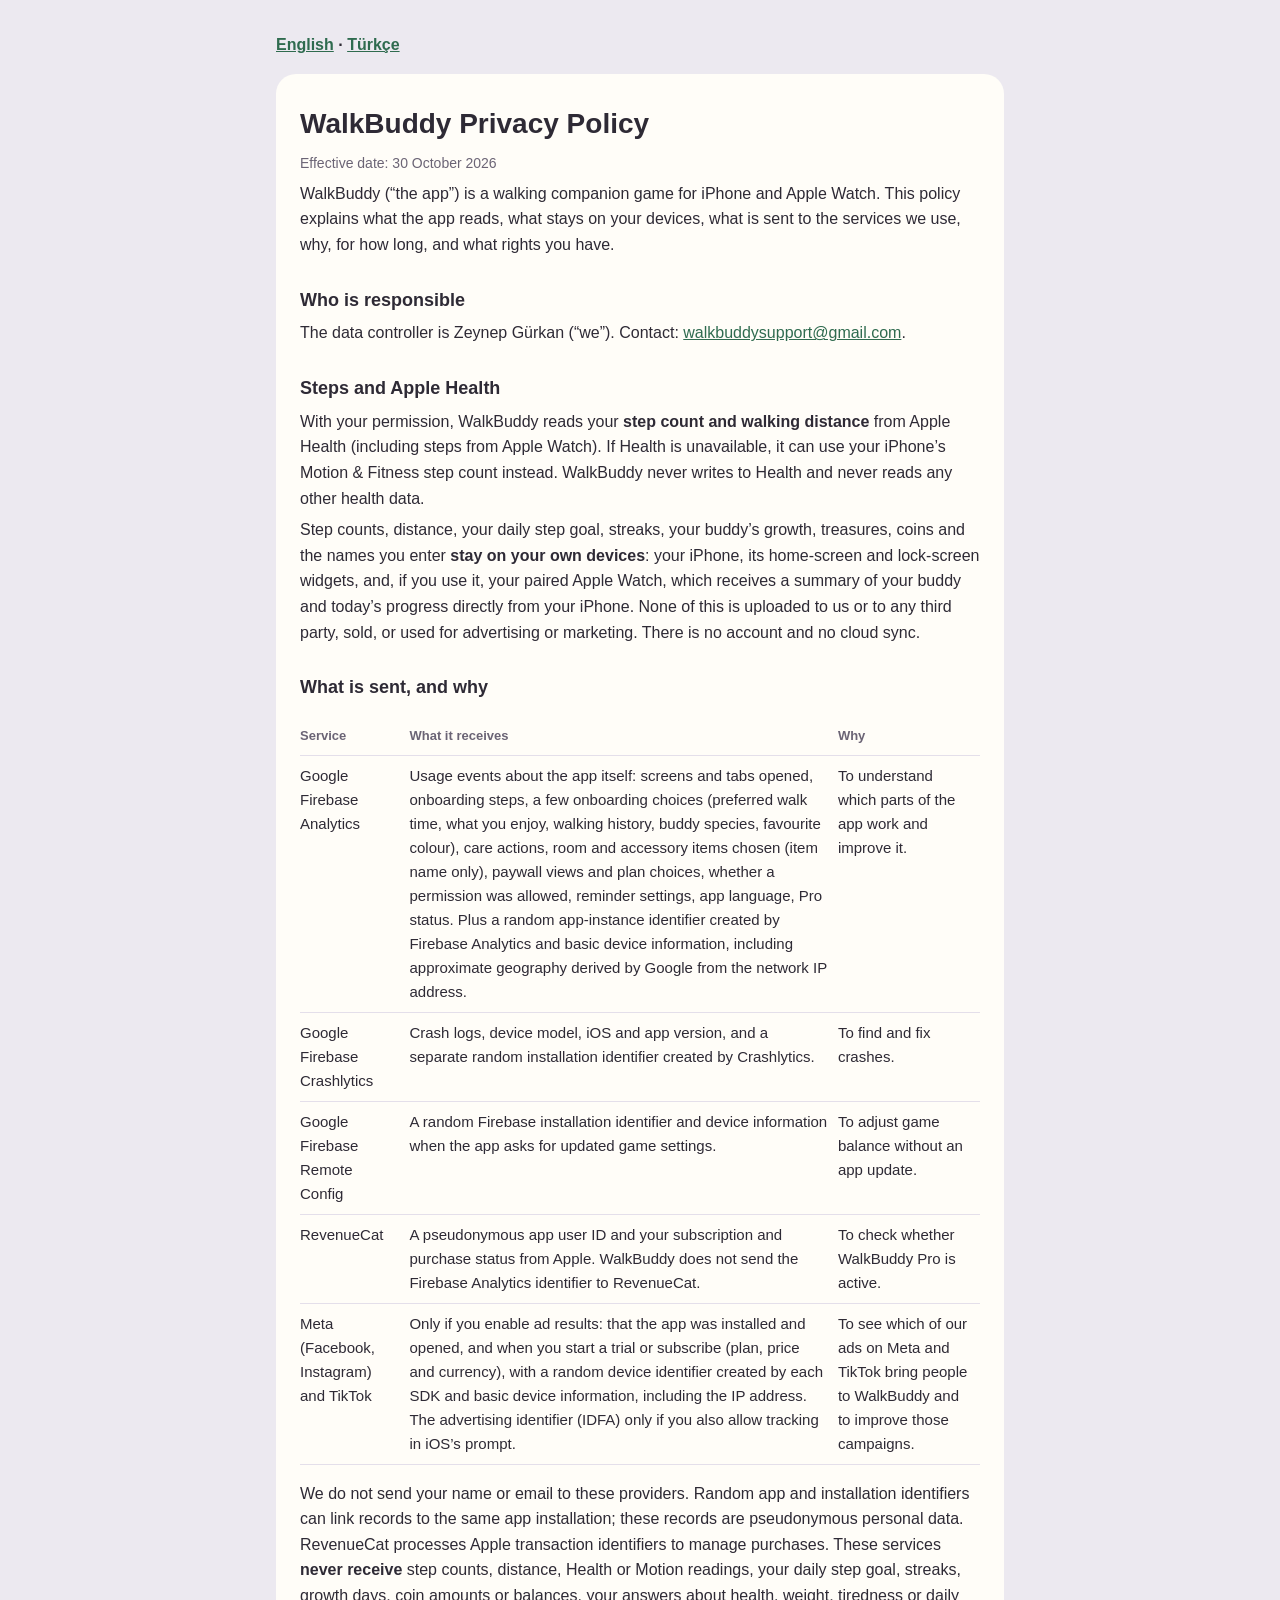
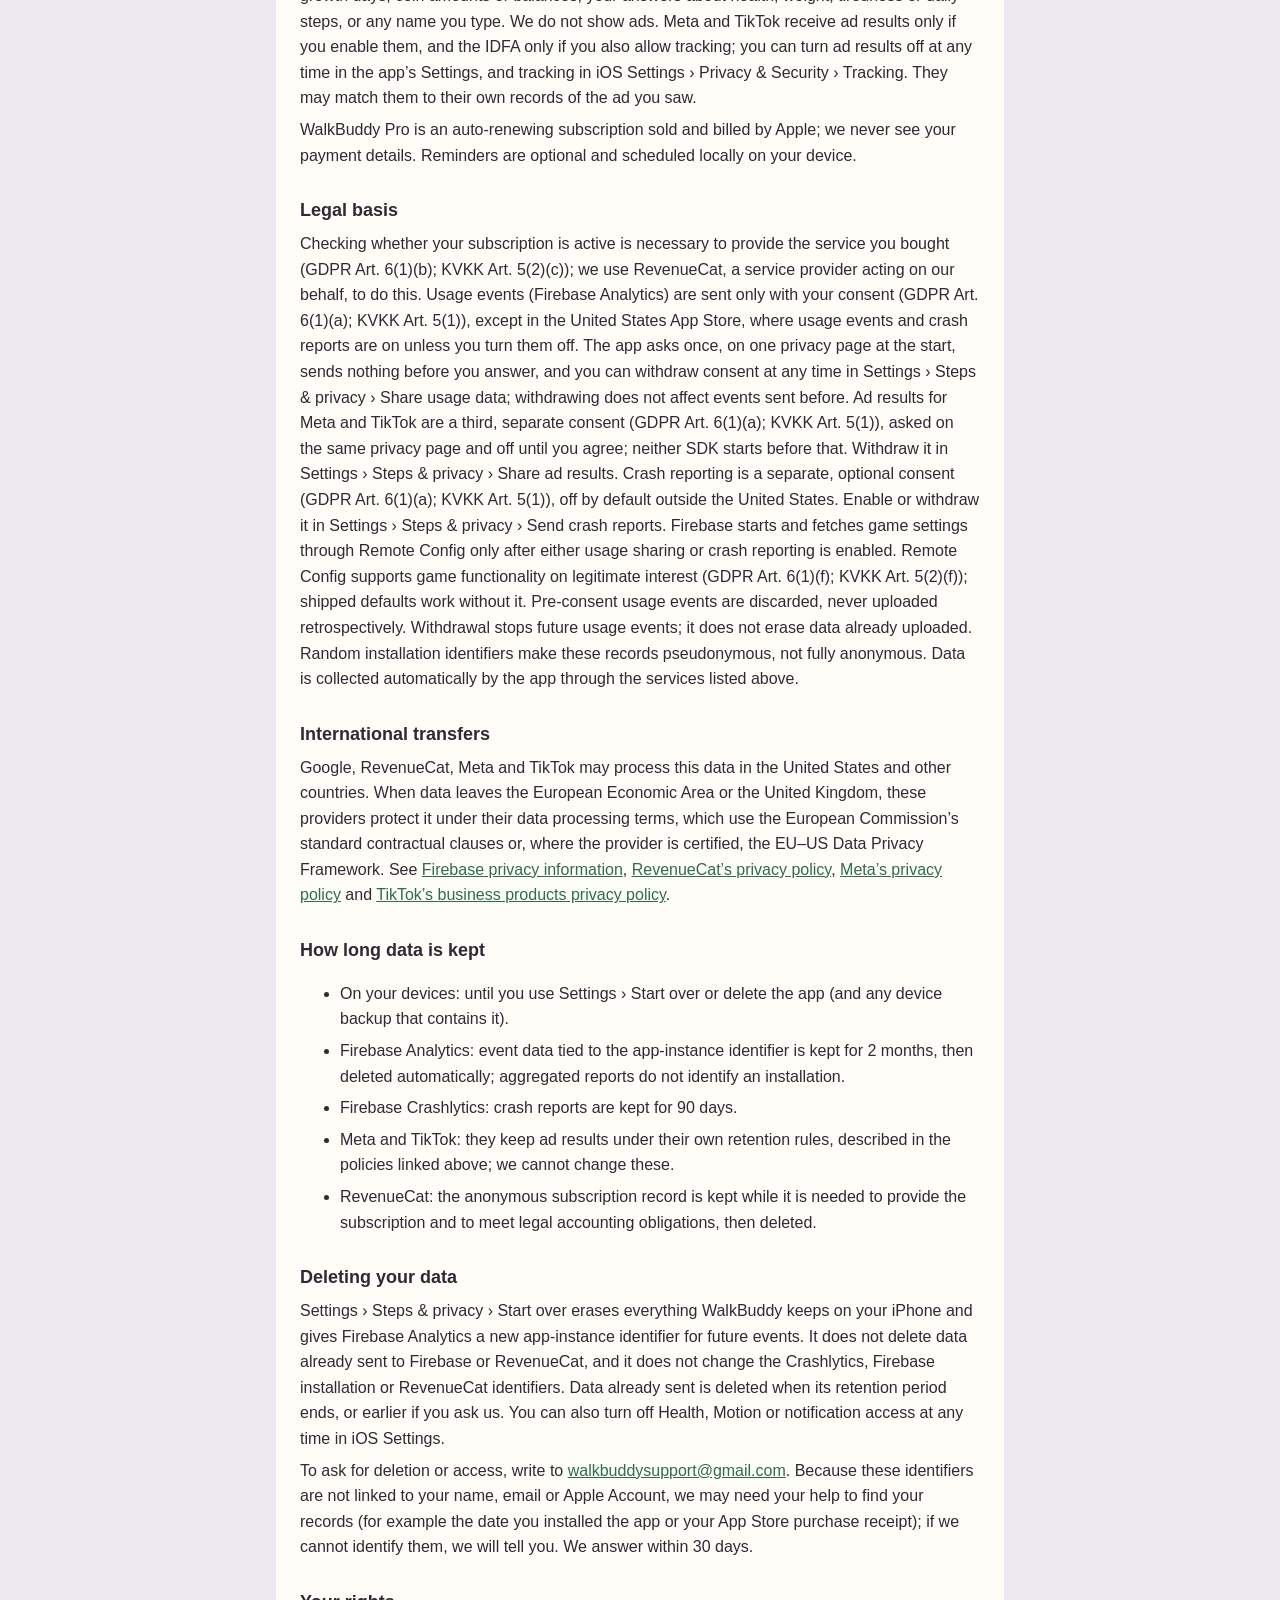
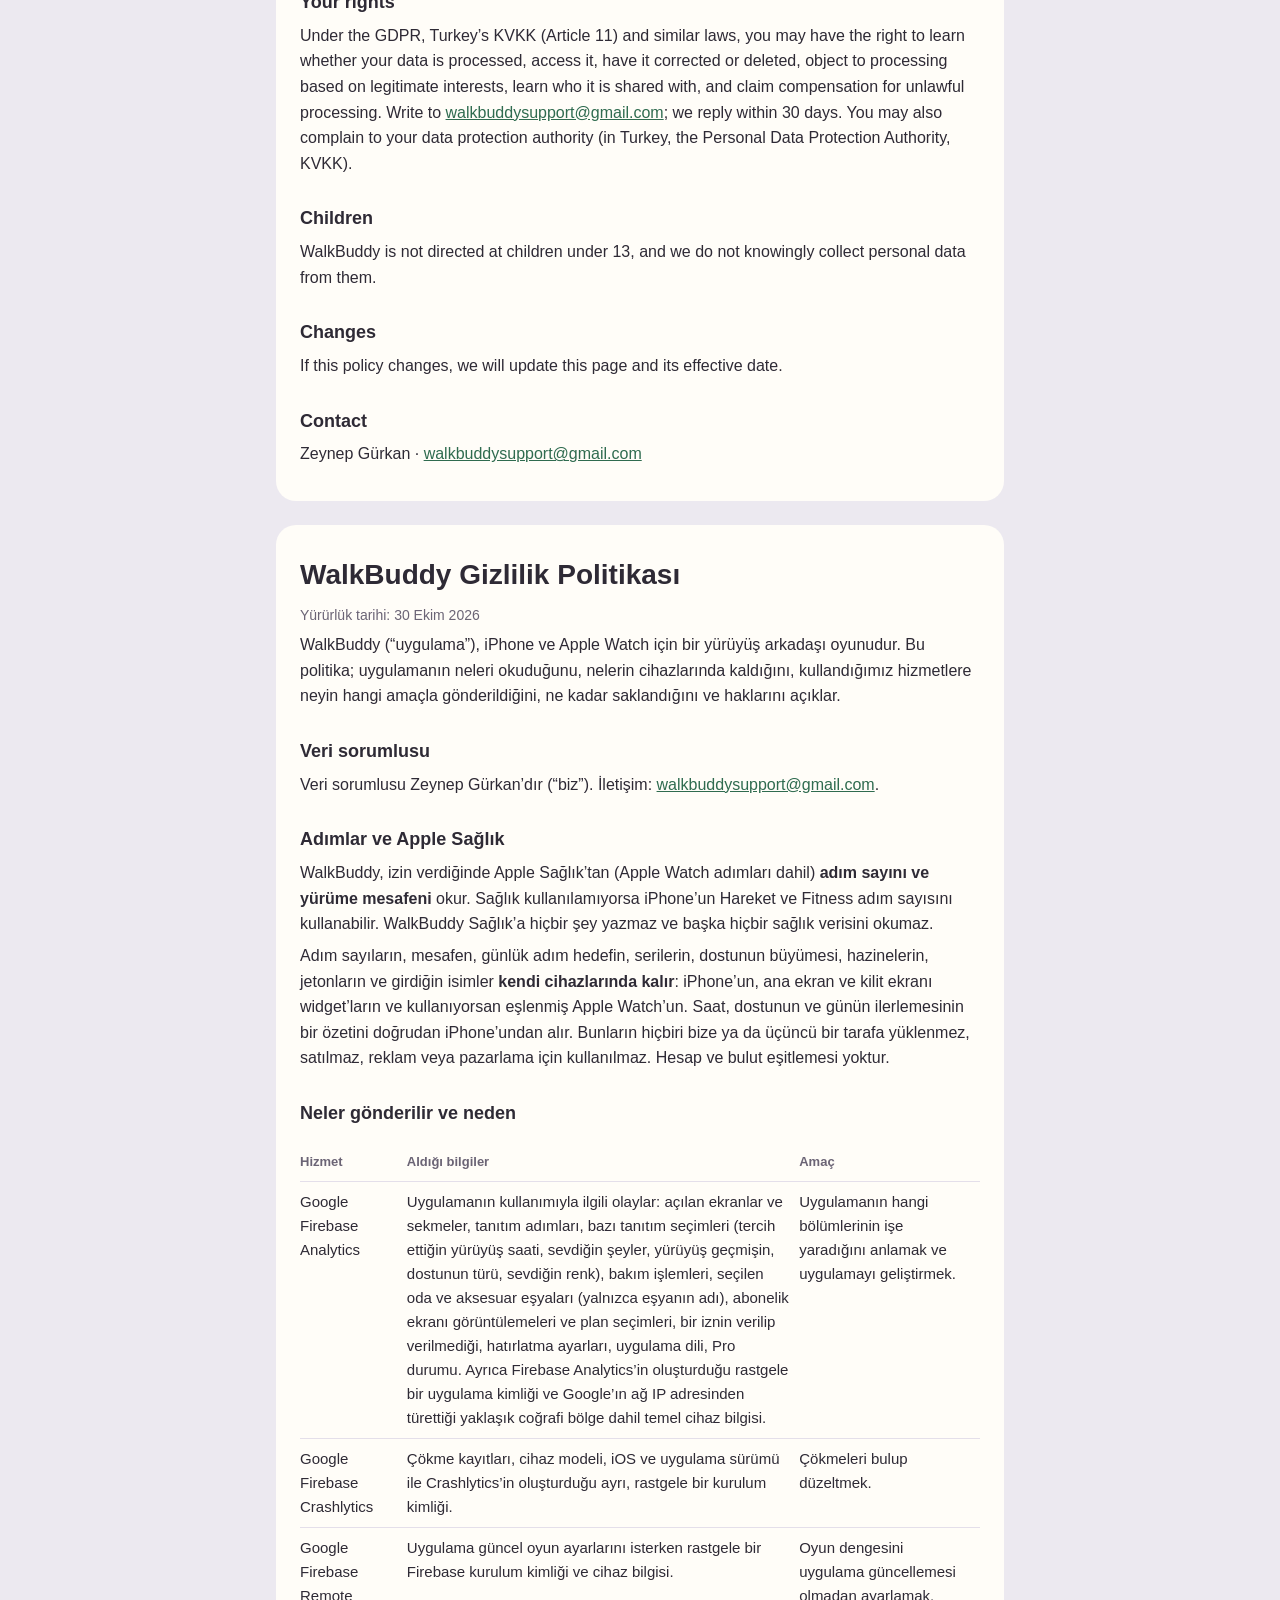
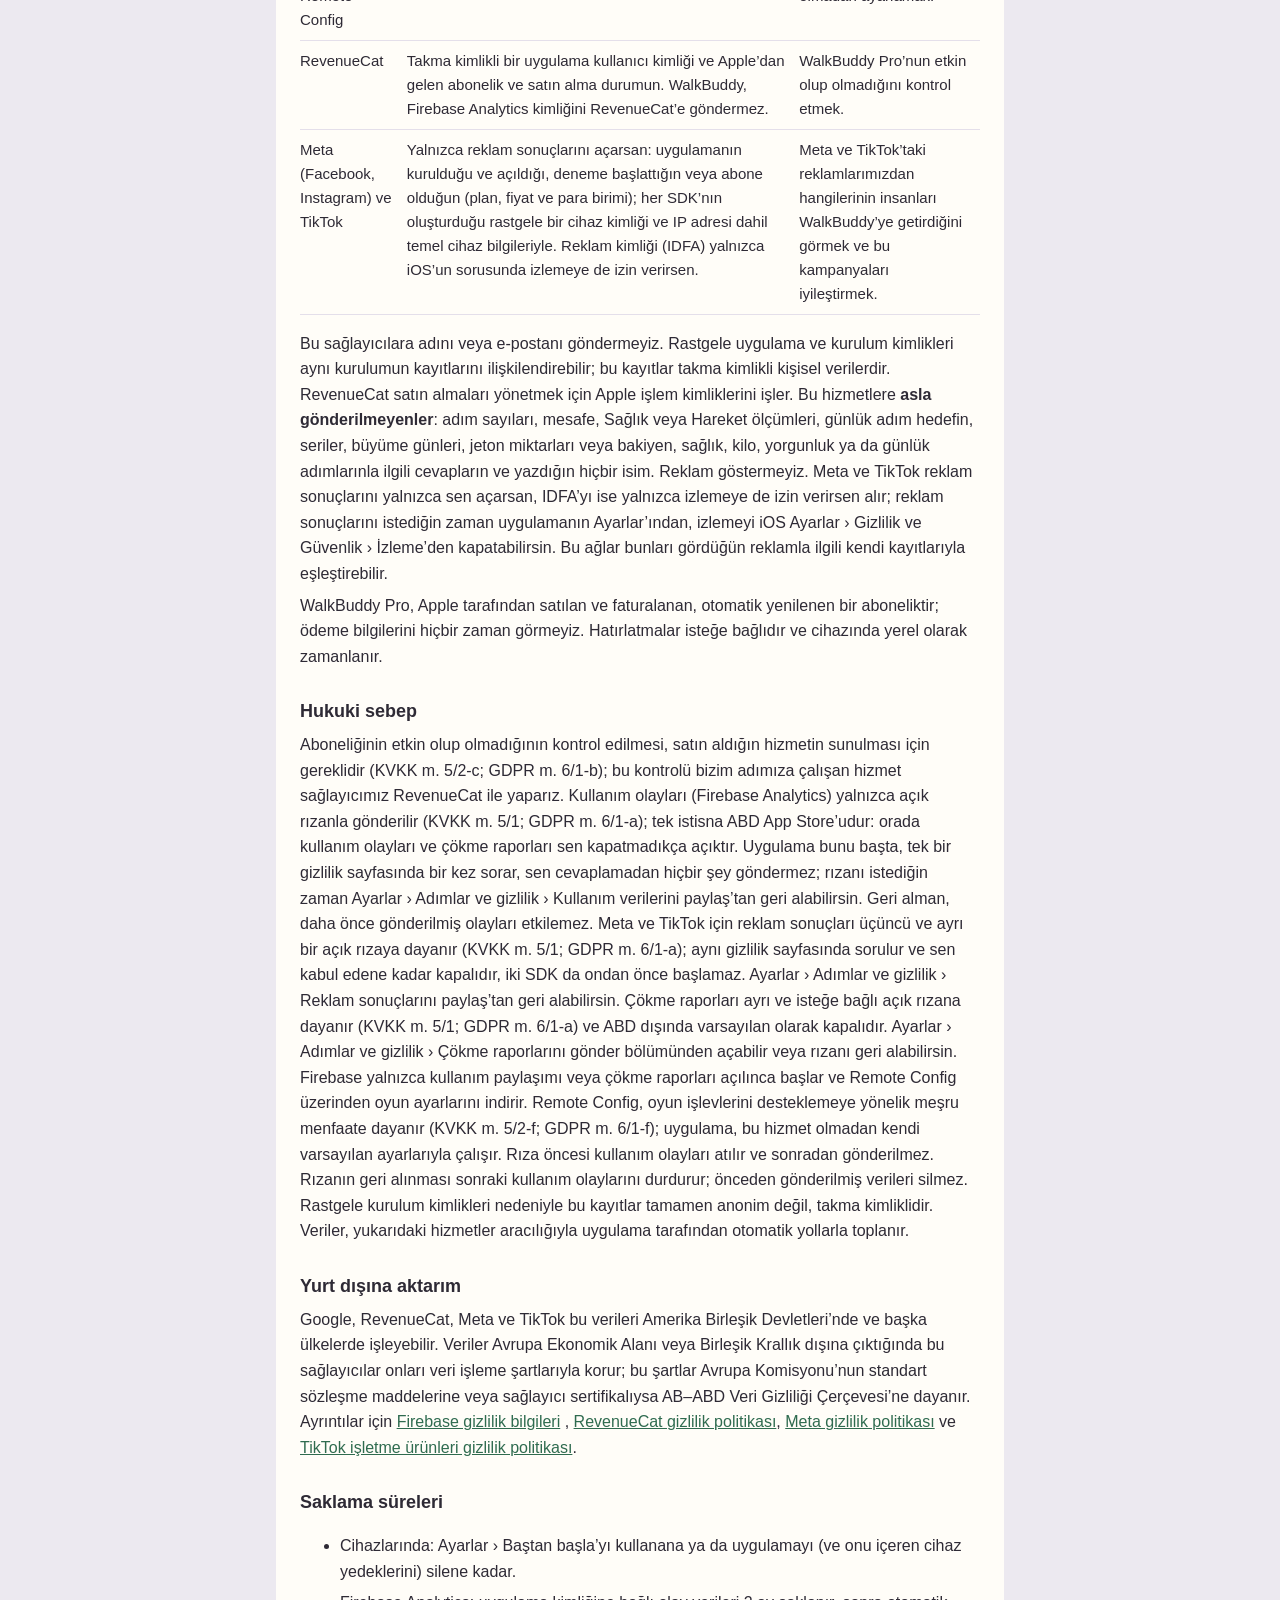
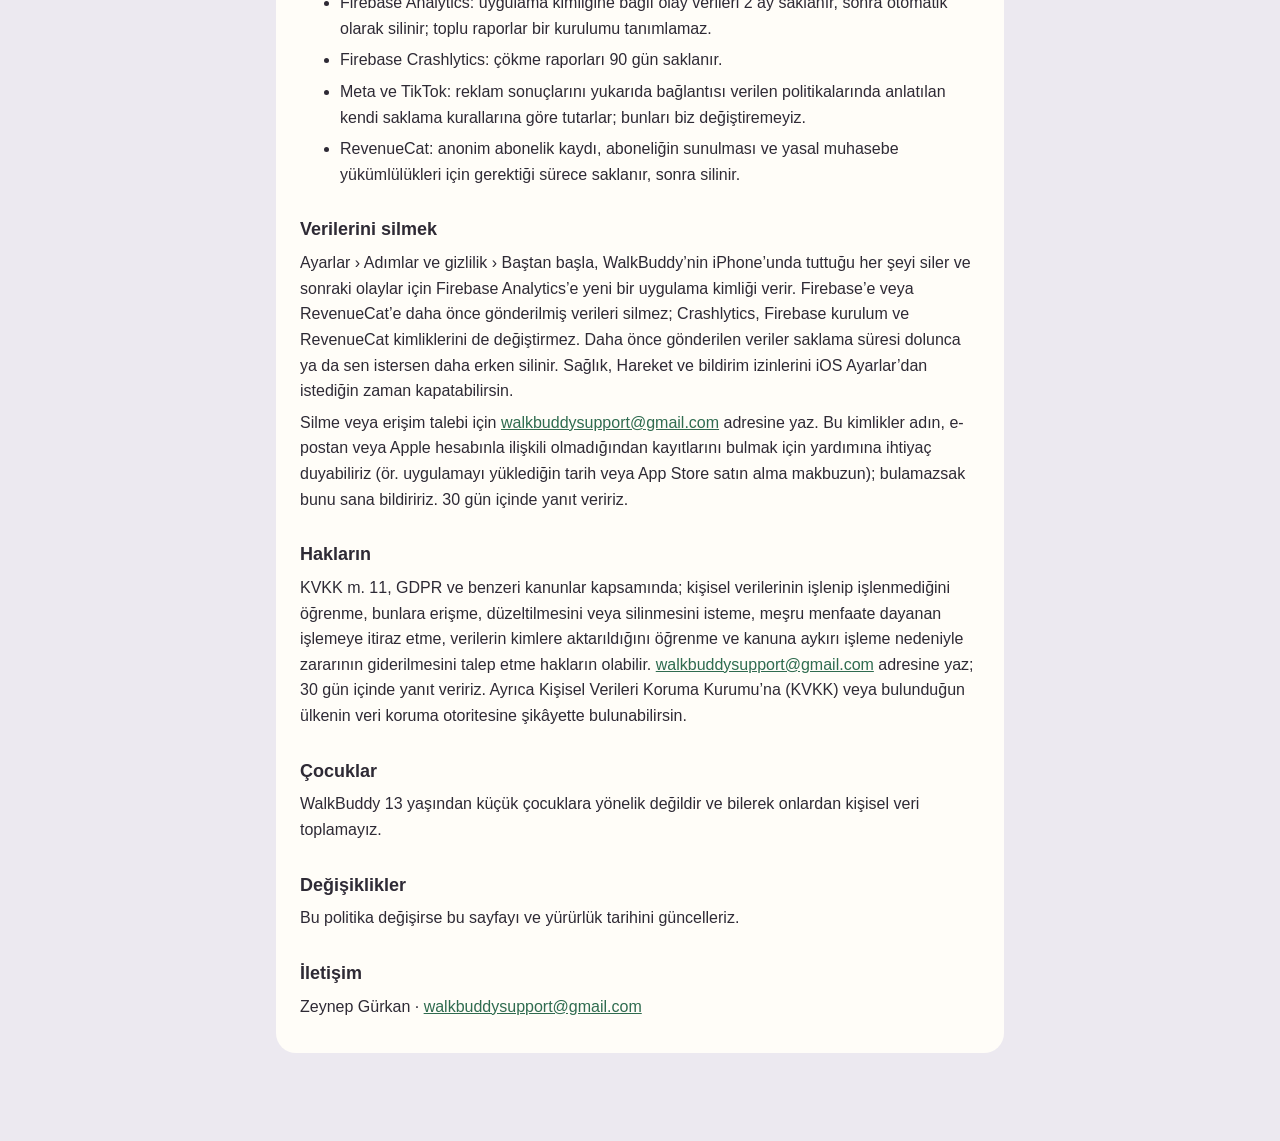
==== privacy/index.html @ b869acb7 "Add files via upload" ====
<!doctype html>
<html lang="en">
<head>
<meta charset="utf-8">
<meta name="viewport" content="width=device-width, initial-scale=1">
<title>WalkBuddy Privacy Policy</title>
<style>
  :root { --bg: #ECE9F0; --card: #FFFDF8; --ink: #2E2A35; --muted: #6B6475; --accent: #2F6B4F; --line: #E4DFEA; }
  @media (prefers-color-scheme: dark) { :root { --bg: #1C1A21; --card: #26232C; --ink: #F2EFF5; --muted: #A9A2B3; --accent: #8FD1AE; --line: #3A3642; } }
  * { box-sizing: border-box; }
  body { margin: 0; background: var(--bg); color: var(--ink); font: 16px/1.6 -apple-system, BlinkMacSystemFont, "Segoe UI", sans-serif; }
  main { max-width: 760px; margin: 0 auto; padding: 32px 16px 64px; }
  article { background: var(--card); border-radius: 20px; padding: 28px 24px; margin-bottom: 24px; }
  h1 { font-size: 28px; margin: 0 0 4px; }
  h2 { font-size: 18px; margin: 28px 0 6px; }
  p, li { margin: 6px 0; }
  .meta { color: var(--muted); font-size: 14px; }
  nav a, a { color: var(--accent); }
  nav { margin-bottom: 16px; font-weight: 600; }
  .table { overflow-x: auto; }
  table { width: 100%; border-collapse: collapse; font-size: 15px; margin: 10px 0; }
  th, td { text-align: left; vertical-align: top; padding: 8px 10px 8px 0; border-bottom: 1px solid var(--line); }
  th { font-size: 13px; color: var(--muted); font-weight: 600; }
</style>
</head>
<body>
<main>
<nav><a href="#en">English</a> · <a href="#tr">Türkçe</a></nav>

<article id="en" lang="en">
<h1>WalkBuddy Privacy Policy</h1>
<p class="meta">Effective date: 30 October 2026</p>

<p>WalkBuddy (“the app”) is a walking companion game for iPhone and Apple Watch. This policy explains what the app reads, what stays on your devices, what is sent to the services we use, why, for how long, and what rights you have.</p>

<h2>Who is responsible</h2>
<p>The data controller is Zeynep Gürkan (“we”). Contact: <a href="mailto:walkbuddysupport@gmail.com">walkbuddysupport@gmail.com</a>.</p>

<h2>Steps and Apple Health</h2>
<p>With your permission, WalkBuddy reads your <strong>step count and walking distance</strong> from Apple Health (including steps from Apple Watch). If Health is unavailable, it can use your iPhone’s Motion &amp; Fitness step count instead. WalkBuddy never writes to Health and never reads any other health data.</p>
<p>Step counts, distance, your daily step goal, streaks, your buddy’s growth, treasures, coins and the names you enter <strong>stay on your own devices</strong>: your iPhone, its home-screen and lock-screen widgets, and, if you use it, your paired Apple Watch, which receives a summary of your buddy and today’s progress directly from your iPhone. None of this is uploaded to us or to any third party, sold, or used for advertising or marketing. There is no account and no cloud sync.</p>

<h2>What is sent, and why</h2>
<div class="table"><table>
<tr><th>Service</th><th>What it receives</th><th>Why</th></tr>
<tr><td>Google Firebase Analytics</td><td>Usage events about the app itself: screens and tabs opened, onboarding steps, a few onboarding choices (preferred walk time, what you enjoy, walking history, buddy species, favourite colour), care actions, room and accessory items chosen (item name only), paywall views and plan choices, whether a permission was allowed, reminder settings, app language, Pro status. Plus a random app-instance identifier created by Firebase Analytics and basic device information, including approximate geography derived by Google from the network IP address.</td><td>To understand which parts of the app work and improve it.</td></tr>
<tr><td>Google Firebase Crashlytics</td><td>Crash logs, device model, iOS and app version, and a separate random installation identifier created by Crashlytics.</td><td>To find and fix crashes.</td></tr>
<tr><td>Google Firebase Remote Config</td><td>A random Firebase installation identifier and device information when the app asks for updated game settings.</td><td>To adjust game balance without an app update.</td></tr>
<tr><td>RevenueCat</td><td>A pseudonymous app user ID and your subscription and purchase status from Apple. WalkBuddy does not send the Firebase Analytics identifier to RevenueCat.</td><td>To check whether WalkBuddy Pro is active.</td></tr>
<tr><td>Meta (Facebook, Instagram) and TikTok</td><td>Only if you enable ad results: that the app was installed and opened, and when you start a trial or subscribe (plan, price and currency), with a random device identifier created by each SDK and basic device information, including the IP address. The advertising identifier (IDFA) only if you also allow tracking in iOS’s prompt.</td><td>To see which of our ads on Meta and TikTok bring people to WalkBuddy and to improve those campaigns.</td></tr>
</table></div>
<p>We do not send your name or email to these providers. Random app and installation identifiers can link records to the same app installation; these records are pseudonymous personal data. RevenueCat processes Apple transaction identifiers to manage purchases. These services <strong>never receive</strong> step counts, distance, Health or Motion readings, your daily step goal, streaks, growth days, coin amounts or balances, your answers about health, weight, tiredness or daily steps, or any name you type. We do not show ads. Meta and TikTok receive ad results only if you enable them, and the IDFA only if you also allow tracking; you can turn ad results off at any time in the app’s Settings, and tracking in iOS Settings › Privacy & Security › Tracking. They may match them to their own records of the ad you saw.</p>
<p>WalkBuddy Pro is an auto-renewing subscription sold and billed by Apple; we never see your payment details. Reminders are optional and scheduled locally on your device.</p>

<h2>Legal basis</h2>
<p>Checking whether your subscription is active is necessary to provide the service you bought (GDPR Art. 6(1)(b); KVKK Art. 5(2)(c)); we use RevenueCat, a service provider acting on our behalf, to do this. Usage events (Firebase Analytics) are sent only with your consent (GDPR Art. 6(1)(a); KVKK Art. 5(1)), except in the United States App Store, where usage events and crash reports are on unless you turn them off. The app asks once, on one privacy page at the start, sends nothing before you answer, and you can withdraw consent at any time in Settings › Steps &amp; privacy › Share usage data; withdrawing does not affect events sent before. Ad results for Meta and TikTok are a third, separate consent (GDPR Art. 6(1)(a); KVKK Art. 5(1)), asked on the same privacy page and off until you agree; neither SDK starts before that. Withdraw it in Settings › Steps &amp; privacy › Share ad results. Crash reporting is a separate, optional consent (GDPR Art. 6(1)(a); KVKK Art. 5(1)), off by default outside the United States. Enable or withdraw it in Settings › Steps &amp; privacy › Send crash reports. Firebase starts and fetches game settings through Remote Config only after either usage sharing or crash reporting is enabled. Remote Config supports game functionality on legitimate interest (GDPR Art. 6(1)(f); KVKK Art. 5(2)(f)); shipped defaults work without it. Pre-consent usage events are discarded, never uploaded retrospectively. Withdrawal stops future usage events; it does not erase data already uploaded. Random installation identifiers make these records pseudonymous, not fully anonymous. Data is collected automatically by the app through the services listed above.</p>

<h2>International transfers</h2>
<p>Google, RevenueCat, Meta and TikTok may process this data in the United States and other countries. When data leaves the European Economic Area or the United Kingdom, these providers protect it under their data processing terms, which use the European Commission’s standard contractual clauses or, where the provider is certified, the EU–US Data Privacy Framework. See <a href="https://firebase.google.com/support/privacy">Firebase privacy information</a>, <a href="https://www.revenuecat.com/privacy">RevenueCat’s privacy policy</a>, <a href="https://www.facebook.com/privacy/policy/">Meta’s privacy policy</a> and <a href="https://www.tiktok.com/legal/page/global/privacy-policy-for-tiktok-business-products/en">TikTok’s business products privacy policy</a>.</p>

<h2>How long data is kept</h2>
<ul>
<li>On your devices: until you use Settings › Start over or delete the app (and any device backup that contains it).</li>
<li>Firebase Analytics: event data tied to the app-instance identifier is kept for 2 months, then deleted automatically; aggregated reports do not identify an installation.</li>
<li>Firebase Crashlytics: crash reports are kept for 90 days.</li>
<li>Meta and TikTok: they keep ad results under their own retention rules, described in the policies linked above; we cannot change these.</li>
<li>RevenueCat: the anonymous subscription record is kept while it is needed to provide the subscription and to meet legal accounting obligations, then deleted.</li>
</ul>

<h2>Deleting your data</h2>
<p>Settings › Steps &amp; privacy › Start over erases everything WalkBuddy keeps on your iPhone and gives Firebase Analytics a new app-instance identifier for future events. It does not delete data already sent to Firebase or RevenueCat, and it does not change the Crashlytics, Firebase installation or RevenueCat identifiers. Data already sent is deleted when its retention period ends, or earlier if you ask us. You can also turn off Health, Motion or notification access at any time in iOS Settings.</p>
<p>To ask for deletion or access, write to <a href="mailto:walkbuddysupport@gmail.com">walkbuddysupport@gmail.com</a>. Because these identifiers are not linked to your name, email or Apple Account, we may need your help to find your records (for example the date you installed the app or your App Store purchase receipt); if we cannot identify them, we will tell you. We answer within 30 days.</p>

<h2>Your rights</h2>
<p>Under the GDPR, Turkey’s KVKK (Article 11) and similar laws, you may have the right to learn whether your data is processed, access it, have it corrected or deleted, object to processing based on legitimate interests, learn who it is shared with, and claim compensation for unlawful processing. Write to <a href="mailto:walkbuddysupport@gmail.com">walkbuddysupport@gmail.com</a>; we reply within 30 days. You may also complain to your data protection authority (in Turkey, the Personal Data Protection Authority, KVKK).</p>

<h2>Children</h2>
<p>WalkBuddy is not directed at children under 13, and we do not knowingly collect personal data from them.</p>

<h2>Changes</h2>
<p>If this policy changes, we will update this page and its effective date.</p>

<h2>Contact</h2>
<p>Zeynep Gürkan · <a href="mailto:walkbuddysupport@gmail.com">walkbuddysupport@gmail.com</a></p>
</article>

<article id="tr" lang="tr">
<h1>WalkBuddy Gizlilik Politikası</h1>
<p class="meta">Yürürlük tarihi: 30 Ekim 2026</p>

<p>WalkBuddy (“uygulama”), iPhone ve Apple Watch için bir yürüyüş arkadaşı oyunudur. Bu politika; uygulamanın neleri okuduğunu, nelerin cihazlarında kaldığını, kullandığımız hizmetlere neyin hangi amaçla gönderildiğini, ne kadar saklandığını ve haklarını açıklar.</p>

<h2>Veri sorumlusu</h2>
<p>Veri sorumlusu Zeynep Gürkan’dır (“biz”). İletişim: <a href="mailto:walkbuddysupport@gmail.com">walkbuddysupport@gmail.com</a>.</p>

<h2>Adımlar ve Apple Sağlık</h2>
<p>WalkBuddy, izin verdiğinde Apple Sağlık’tan (Apple Watch adımları dahil) <strong>adım sayını ve yürüme mesafeni</strong> okur. Sağlık kullanılamıyorsa iPhone’un Hareket ve Fitness adım sayısını kullanabilir. WalkBuddy Sağlık’a hiçbir şey yazmaz ve başka hiçbir sağlık verisini okumaz.</p>
<p>Adım sayıların, mesafen, günlük adım hedefin, serilerin, dostunun büyümesi, hazinelerin, jetonların ve girdiğin isimler <strong>kendi cihazlarında kalır</strong>: iPhone’un, ana ekran ve kilit ekranı widget’ların ve kullanıyorsan eşlenmiş Apple Watch’un. Saat, dostunun ve günün ilerlemesinin bir özetini doğrudan iPhone’undan alır. Bunların hiçbiri bize ya da üçüncü bir tarafa yüklenmez, satılmaz, reklam veya pazarlama için kullanılmaz. Hesap ve bulut eşitlemesi yoktur.</p>

<h2>Neler gönderilir ve neden</h2>
<div class="table"><table>
<tr><th>Hizmet</th><th>Aldığı bilgiler</th><th>Amaç</th></tr>
<tr><td>Google Firebase Analytics</td><td>Uygulamanın kullanımıyla ilgili olaylar: açılan ekranlar ve sekmeler, tanıtım adımları, bazı tanıtım seçimleri (tercih ettiğin yürüyüş saati, sevdiğin şeyler, yürüyüş geçmişin, dostunun türü, sevdiğin renk), bakım işlemleri, seçilen oda ve aksesuar eşyaları (yalnızca eşyanın adı), abonelik ekranı görüntülemeleri ve plan seçimleri, bir iznin verilip verilmediği, hatırlatma ayarları, uygulama dili, Pro durumu. Ayrıca Firebase Analytics’in oluşturduğu rastgele bir uygulama kimliği ve Google’ın ağ IP adresinden türettiği yaklaşık coğrafi bölge dahil temel cihaz bilgisi.</td><td>Uygulamanın hangi bölümlerinin işe yaradığını anlamak ve uygulamayı geliştirmek.</td></tr>
<tr><td>Google Firebase Crashlytics</td><td>Çökme kayıtları, cihaz modeli, iOS ve uygulama sürümü ile Crashlytics’in oluşturduğu ayrı, rastgele bir kurulum kimliği.</td><td>Çökmeleri bulup düzeltmek.</td></tr>
<tr><td>Google Firebase Remote Config</td><td>Uygulama güncel oyun ayarlarını isterken rastgele bir Firebase kurulum kimliği ve cihaz bilgisi.</td><td>Oyun dengesini uygulama güncellemesi olmadan ayarlamak.</td></tr>
<tr><td>RevenueCat</td><td>Takma kimlikli bir uygulama kullanıcı kimliği ve Apple’dan gelen abonelik ve satın alma durumun. WalkBuddy, Firebase Analytics kimliğini RevenueCat’e göndermez.</td><td>WalkBuddy Pro’nun etkin olup olmadığını kontrol etmek.</td></tr>
<tr><td>Meta (Facebook, Instagram) ve TikTok</td><td>Yalnızca reklam sonuçlarını açarsan: uygulamanın kurulduğu ve açıldığı, deneme başlattığın veya abone olduğun (plan, fiyat ve para birimi); her SDK’nın oluşturduğu rastgele bir cihaz kimliği ve IP adresi dahil temel cihaz bilgileriyle. Reklam kimliği (IDFA) yalnızca iOS’un sorusunda izlemeye de izin verirsen.</td><td>Meta ve TikTok’taki reklamlarımızdan hangilerinin insanları WalkBuddy’ye getirdiğini görmek ve bu kampanyaları iyileştirmek.</td></tr>
</table></div>
<p>Bu sağlayıcılara adını veya e-postanı göndermeyiz. Rastgele uygulama ve kurulum kimlikleri aynı kurulumun kayıtlarını ilişkilendirebilir; bu kayıtlar takma kimlikli kişisel verilerdir. RevenueCat satın almaları yönetmek için Apple işlem kimliklerini işler. Bu hizmetlere <strong>asla gönderilmeyenler</strong>: adım sayıları, mesafe, Sağlık veya Hareket ölçümleri, günlük adım hedefin, seriler, büyüme günleri, jeton miktarları veya bakiyen, sağlık, kilo, yorgunluk ya da günlük adımlarınla ilgili cevapların ve yazdığın hiçbir isim. Reklam göstermeyiz. Meta ve TikTok reklam sonuçlarını yalnızca sen açarsan, IDFA’yı ise yalnızca izlemeye de izin verirsen alır; reklam sonuçlarını istediğin zaman uygulamanın Ayarlar’ından, izlemeyi iOS Ayarlar › Gizlilik ve Güvenlik › İzleme’den kapatabilirsin. Bu ağlar bunları gördüğün reklamla ilgili kendi kayıtlarıyla eşleştirebilir.</p>
<p>WalkBuddy Pro, Apple tarafından satılan ve faturalanan, otomatik yenilenen bir aboneliktir; ödeme bilgilerini hiçbir zaman görmeyiz. Hatırlatmalar isteğe bağlıdır ve cihazında yerel olarak zamanlanır.</p>

<h2>Hukuki sebep</h2>
<p>Aboneliğinin etkin olup olmadığının kontrol edilmesi, satın aldığın hizmetin sunulması için gereklidir (KVKK m. 5/2-c; GDPR m. 6/1-b); bu kontrolü bizim adımıza çalışan hizmet sağlayıcımız RevenueCat ile yaparız. Kullanım olayları (Firebase Analytics) yalnızca açık rızanla gönderilir (KVKK m. 5/1; GDPR m. 6/1-a); tek istisna ABD App Store’udur: orada kullanım olayları ve çökme raporları sen kapatmadıkça açıktır. Uygulama bunu başta, tek bir gizlilik sayfasında bir kez sorar, sen cevaplamadan hiçbir şey göndermez; rızanı istediğin zaman Ayarlar › Adımlar ve gizlilik › Kullanım verilerini paylaş’tan geri alabilirsin. Geri alman, daha önce gönderilmiş olayları etkilemez. Meta ve TikTok için reklam sonuçları üçüncü ve ayrı bir açık rızaya dayanır (KVKK m. 5/1; GDPR m. 6/1-a); aynı gizlilik sayfasında sorulur ve sen kabul edene kadar kapalıdır, iki SDK da ondan önce başlamaz. Ayarlar › Adımlar ve gizlilik › Reklam sonuçlarını paylaş’tan geri alabilirsin. Çökme raporları ayrı ve isteğe bağlı açık rızana dayanır (KVKK m. 5/1; GDPR m. 6/1-a) ve ABD dışında varsayılan olarak kapalıdır. Ayarlar › Adımlar ve gizlilik › Çökme raporlarını gönder bölümünden açabilir veya rızanı geri alabilirsin. Firebase yalnızca kullanım paylaşımı veya çökme raporları açılınca başlar ve Remote Config üzerinden oyun ayarlarını indirir. Remote Config, oyun işlevlerini desteklemeye yönelik meşru menfaate dayanır (KVKK m. 5/2-f; GDPR m. 6/1-f); uygulama, bu hizmet olmadan kendi varsayılan ayarlarıyla çalışır. Rıza öncesi kullanım olayları atılır ve sonradan gönderilmez. Rızanın geri alınması sonraki kullanım olaylarını durdurur; önceden gönderilmiş verileri silmez. Rastgele kurulum kimlikleri nedeniyle bu kayıtlar tamamen anonim değil, takma kimliklidir. Veriler, yukarıdaki hizmetler aracılığıyla uygulama tarafından otomatik yollarla toplanır.</p>

<h2>Yurt dışına aktarım</h2>
<p>Google, RevenueCat, Meta ve TikTok bu verileri Amerika Birleşik Devletleri’nde ve başka ülkelerde işleyebilir. Veriler Avrupa Ekonomik Alanı veya Birleşik Krallık dışına çıktığında bu sağlayıcılar onları veri işleme şartlarıyla korur; bu şartlar Avrupa Komisyonu’nun standart sözleşme maddelerine veya sağlayıcı sertifikalıysa AB–ABD Veri Gizliliği Çerçevesi’ne dayanır. Ayrıntılar için <a href="https://firebase.google.com/support/privacy">Firebase gizlilik bilgileri</a> , <a href="https://www.revenuecat.com/privacy">RevenueCat gizlilik politikası</a>, <a href="https://www.facebook.com/privacy/policy/">Meta gizlilik politikası</a> ve <a href="https://www.tiktok.com/legal/page/global/privacy-policy-for-tiktok-business-products/en">TikTok işletme ürünleri gizlilik politikası</a>.</p>

<h2>Saklama süreleri</h2>
<ul>
<li>Cihazlarında: Ayarlar › Baştan başla’yı kullanana ya da uygulamayı (ve onu içeren cihaz yedeklerini) silene kadar.</li>
<li>Firebase Analytics: uygulama kimliğine bağlı olay verileri 2 ay saklanır, sonra otomatik olarak silinir; toplu raporlar bir kurulumu tanımlamaz.</li>
<li>Firebase Crashlytics: çökme raporları 90 gün saklanır.</li>
<li>Meta ve TikTok: reklam sonuçlarını yukarıda bağlantısı verilen politikalarında anlatılan kendi saklama kurallarına göre tutarlar; bunları biz değiştiremeyiz.</li>
<li>RevenueCat: anonim abonelik kaydı, aboneliğin sunulması ve yasal muhasebe yükümlülükleri için gerektiği sürece saklanır, sonra silinir.</li>
</ul>

<h2>Verilerini silmek</h2>
<p>Ayarlar › Adımlar ve gizlilik › Baştan başla, WalkBuddy’nin iPhone’unda tuttuğu her şeyi siler ve sonraki olaylar için Firebase Analytics’e yeni bir uygulama kimliği verir. Firebase’e veya RevenueCat’e daha önce gönderilmiş verileri silmez; Crashlytics, Firebase kurulum ve RevenueCat kimliklerini de değiştirmez. Daha önce gönderilen veriler saklama süresi dolunca ya da sen istersen daha erken silinir. Sağlık, Hareket ve bildirim izinlerini iOS Ayarlar’dan istediğin zaman kapatabilirsin.</p>
<p>Silme veya erişim talebi için <a href="mailto:walkbuddysupport@gmail.com">walkbuddysupport@gmail.com</a> adresine yaz. Bu kimlikler adın, e-postan veya Apple hesabınla ilişkili olmadığından kayıtlarını bulmak için yardımına ihtiyaç duyabiliriz (ör. uygulamayı yüklediğin tarih veya App Store satın alma makbuzun); bulamazsak bunu sana bildiririz. 30 gün içinde yanıt veririz.</p>

<h2>Hakların</h2>
<p>KVKK m. 11, GDPR ve benzeri kanunlar kapsamında; kişisel verilerinin işlenip işlenmediğini öğrenme, bunlara erişme, düzeltilmesini veya silinmesini isteme, meşru menfaate dayanan işlemeye itiraz etme, verilerin kimlere aktarıldığını öğrenme ve kanuna aykırı işleme nedeniyle zararının giderilmesini talep etme hakların olabilir. <a href="mailto:walkbuddysupport@gmail.com">walkbuddysupport@gmail.com</a> adresine yaz; 30 gün içinde yanıt veririz. Ayrıca Kişisel Verileri Koruma Kurumu’na (KVKK) veya bulunduğun ülkenin veri koruma otoritesine şikâyette bulunabilirsin.</p>

<h2>Çocuklar</h2>
<p>WalkBuddy 13 yaşından küçük çocuklara yönelik değildir ve bilerek onlardan kişisel veri toplamayız.</p>

<h2>Değişiklikler</h2>
<p>Bu politika değişirse bu sayfayı ve yürürlük tarihini güncelleriz.</p>

<h2>İletişim</h2>
<p>Zeynep Gürkan · <a href="mailto:walkbuddysupport@gmail.com">walkbuddysupport@gmail.com</a></p>
</article>
</main>
</body>
</html>
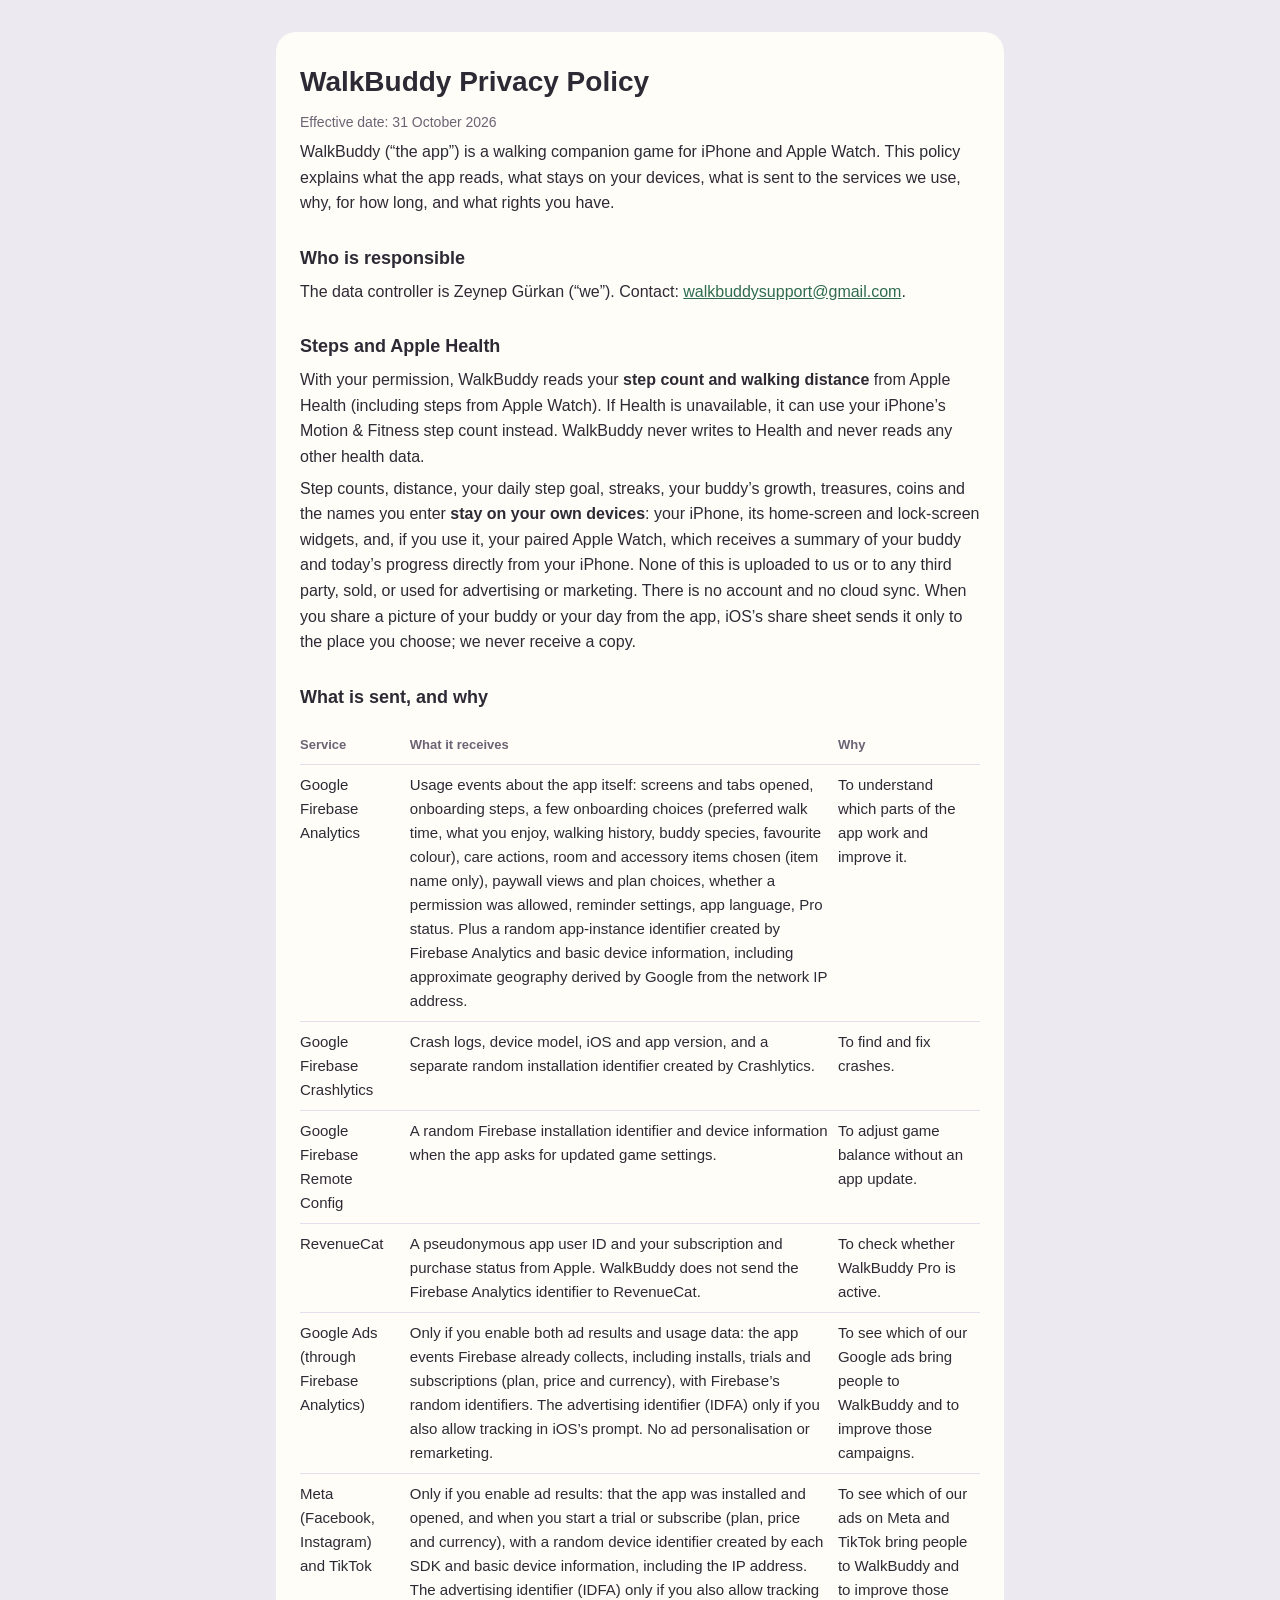
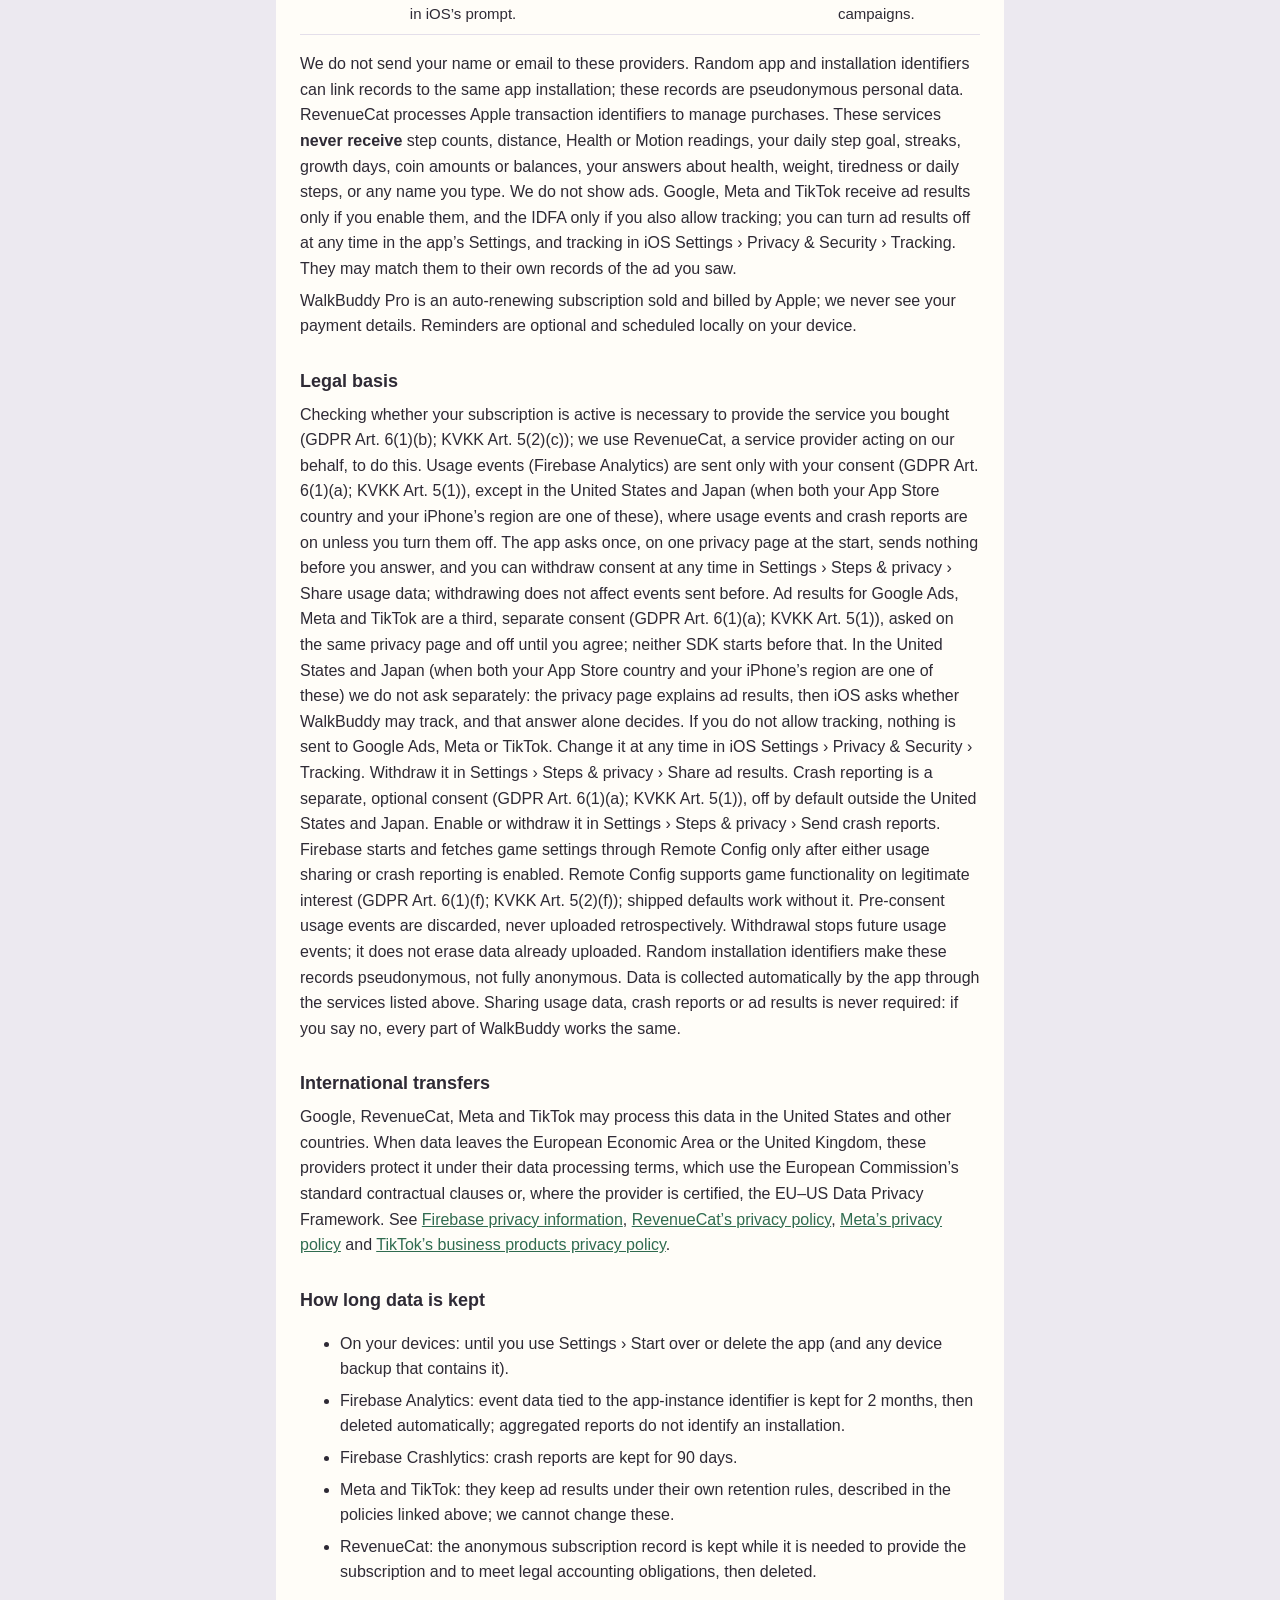
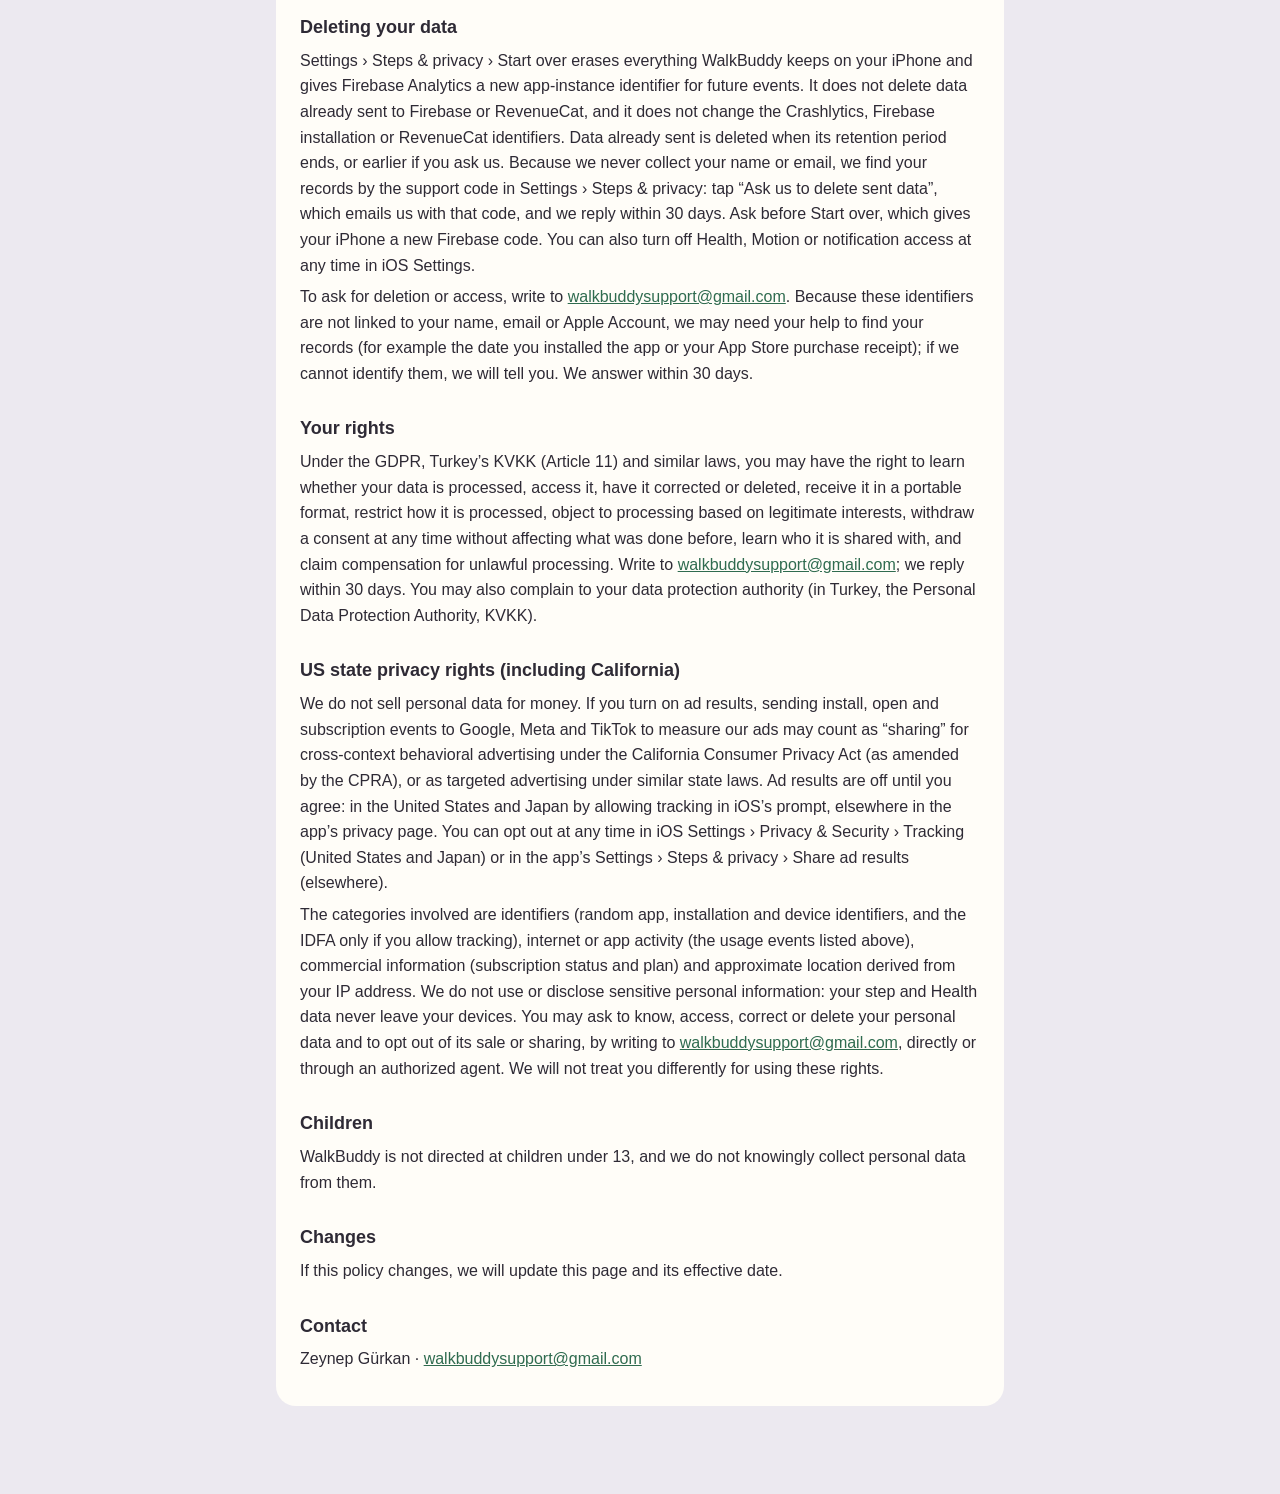
==== commit 932ba5d8: "Add files via upload" ====
--- a/privacy/index.html
+++ b/privacy/index.html
@@ -25,11 +25,9 @@
 </head>
 <body>
 <main>
-<nav><a href="#en">English</a> · <a href="#tr">Türkçe</a></nav>
-
 <article id="en" lang="en">
 <h1>WalkBuddy Privacy Policy</h1>
-<p class="meta">Effective date: 30 October 2026</p>
+<p class="meta">Effective date: 31 October 2026</p>
 
 <p>WalkBuddy (“the app”) is a walking companion game for iPhone and Apple Watch. This policy explains what the app reads, what stays on your devices, what is sent to the services we use, why, for how long, and what rights you have.</p>
 
@@ -38,7 +36,7 @@
 
 <h2>Steps and Apple Health</h2>
 <p>With your permission, WalkBuddy reads your <strong>step count and walking distance</strong> from Apple Health (including steps from Apple Watch). If Health is unavailable, it can use your iPhone’s Motion &amp; Fitness step count instead. WalkBuddy never writes to Health and never reads any other health data.</p>
-<p>Step counts, distance, your daily step goal, streaks, your buddy’s growth, treasures, coins and the names you enter <strong>stay on your own devices</strong>: your iPhone, its home-screen and lock-screen widgets, and, if you use it, your paired Apple Watch, which receives a summary of your buddy and today’s progress directly from your iPhone. None of this is uploaded to us or to any third party, sold, or used for advertising or marketing. There is no account and no cloud sync.</p>
+<p>Step counts, distance, your daily step goal, streaks, your buddy’s growth, treasures, coins and the names you enter <strong>stay on your own devices</strong>: your iPhone, its home-screen and lock-screen widgets, and, if you use it, your paired Apple Watch, which receives a summary of your buddy and today’s progress directly from your iPhone. None of this is uploaded to us or to any third party, sold, or used for advertising or marketing. There is no account and no cloud sync. When you share a picture of your buddy or your day from the app, iOS’s share sheet sends it only to the place you choose; we never receive a copy.</p>
 
 <h2>What is sent, and why</h2>
 <div class="table"><table>
@@ -47,13 +45,14 @@
 <tr><td>Google Firebase Crashlytics</td><td>Crash logs, device model, iOS and app version, and a separate random installation identifier created by Crashlytics.</td><td>To find and fix crashes.</td></tr>
 <tr><td>Google Firebase Remote Config</td><td>A random Firebase installation identifier and device information when the app asks for updated game settings.</td><td>To adjust game balance without an app update.</td></tr>
 <tr><td>RevenueCat</td><td>A pseudonymous app user ID and your subscription and purchase status from Apple. WalkBuddy does not send the Firebase Analytics identifier to RevenueCat.</td><td>To check whether WalkBuddy Pro is active.</td></tr>
+<tr><td>Google Ads (through Firebase Analytics)</td><td>Only if you enable both ad results and usage data: the app events Firebase already collects, including installs, trials and subscriptions (plan, price and currency), with Firebase’s random identifiers. The advertising identifier (IDFA) only if you also allow tracking in iOS’s prompt. No ad personalisation or remarketing.</td><td>To see which of our Google ads bring people to WalkBuddy and to improve those campaigns.</td></tr>
 <tr><td>Meta (Facebook, Instagram) and TikTok</td><td>Only if you enable ad results: that the app was installed and opened, and when you start a trial or subscribe (plan, price and currency), with a random device identifier created by each SDK and basic device information, including the IP address. The advertising identifier (IDFA) only if you also allow tracking in iOS’s prompt.</td><td>To see which of our ads on Meta and TikTok bring people to WalkBuddy and to improve those campaigns.</td></tr>
 </table></div>
-<p>We do not send your name or email to these providers. Random app and installation identifiers can link records to the same app installation; these records are pseudonymous personal data. RevenueCat processes Apple transaction identifiers to manage purchases. These services <strong>never receive</strong> step counts, distance, Health or Motion readings, your daily step goal, streaks, growth days, coin amounts or balances, your answers about health, weight, tiredness or daily steps, or any name you type. We do not show ads. Meta and TikTok receive ad results only if you enable them, and the IDFA only if you also allow tracking; you can turn ad results off at any time in the app’s Settings, and tracking in iOS Settings › Privacy & Security › Tracking. They may match them to their own records of the ad you saw.</p>
+<p>We do not send your name or email to these providers. Random app and installation identifiers can link records to the same app installation; these records are pseudonymous personal data. RevenueCat processes Apple transaction identifiers to manage purchases. These services <strong>never receive</strong> step counts, distance, Health or Motion readings, your daily step goal, streaks, growth days, coin amounts or balances, your answers about health, weight, tiredness or daily steps, or any name you type. We do not show ads. Google, Meta and TikTok receive ad results only if you enable them, and the IDFA only if you also allow tracking; you can turn ad results off at any time in the app’s Settings, and tracking in iOS Settings › Privacy & Security › Tracking. They may match them to their own records of the ad you saw.</p>
 <p>WalkBuddy Pro is an auto-renewing subscription sold and billed by Apple; we never see your payment details. Reminders are optional and scheduled locally on your device.</p>
 
 <h2>Legal basis</h2>
-<p>Checking whether your subscription is active is necessary to provide the service you bought (GDPR Art. 6(1)(b); KVKK Art. 5(2)(c)); we use RevenueCat, a service provider acting on our behalf, to do this. Usage events (Firebase Analytics) are sent only with your consent (GDPR Art. 6(1)(a); KVKK Art. 5(1)), except in the United States App Store, where usage events and crash reports are on unless you turn them off. The app asks once, on one privacy page at the start, sends nothing before you answer, and you can withdraw consent at any time in Settings › Steps &amp; privacy › Share usage data; withdrawing does not affect events sent before. Ad results for Meta and TikTok are a third, separate consent (GDPR Art. 6(1)(a); KVKK Art. 5(1)), asked on the same privacy page and off until you agree; neither SDK starts before that. Withdraw it in Settings › Steps &amp; privacy › Share ad results. Crash reporting is a separate, optional consent (GDPR Art. 6(1)(a); KVKK Art. 5(1)), off by default outside the United States. Enable or withdraw it in Settings › Steps &amp; privacy › Send crash reports. Firebase starts and fetches game settings through Remote Config only after either usage sharing or crash reporting is enabled. Remote Config supports game functionality on legitimate interest (GDPR Art. 6(1)(f); KVKK Art. 5(2)(f)); shipped defaults work without it. Pre-consent usage events are discarded, never uploaded retrospectively. Withdrawal stops future usage events; it does not erase data already uploaded. Random installation identifiers make these records pseudonymous, not fully anonymous. Data is collected automatically by the app through the services listed above.</p>
+<p>Checking whether your subscription is active is necessary to provide the service you bought (GDPR Art. 6(1)(b); KVKK Art. 5(2)(c)); we use RevenueCat, a service provider acting on our behalf, to do this. Usage events (Firebase Analytics) are sent only with your consent (GDPR Art. 6(1)(a); KVKK Art. 5(1)), except in the United States and Japan (when both your App Store country and your iPhone’s region are one of these), where usage events and crash reports are on unless you turn them off. The app asks once, on one privacy page at the start, sends nothing before you answer, and you can withdraw consent at any time in Settings › Steps &amp; privacy › Share usage data; withdrawing does not affect events sent before. Ad results for Google Ads, Meta and TikTok are a third, separate consent (GDPR Art. 6(1)(a); KVKK Art. 5(1)), asked on the same privacy page and off until you agree; neither SDK starts before that. In the United States and Japan (when both your App Store country and your iPhone’s region are one of these) we do not ask separately: the privacy page explains ad results, then iOS asks whether WalkBuddy may track, and that answer alone decides. If you do not allow tracking, nothing is sent to Google Ads, Meta or TikTok. Change it at any time in iOS Settings › Privacy &amp; Security › Tracking. Withdraw it in Settings › Steps &amp; privacy › Share ad results. Crash reporting is a separate, optional consent (GDPR Art. 6(1)(a); KVKK Art. 5(1)), off by default outside the United States and Japan. Enable or withdraw it in Settings › Steps &amp; privacy › Send crash reports. Firebase starts and fetches game settings through Remote Config only after either usage sharing or crash reporting is enabled. Remote Config supports game functionality on legitimate interest (GDPR Art. 6(1)(f); KVKK Art. 5(2)(f)); shipped defaults work without it. Pre-consent usage events are discarded, never uploaded retrospectively. Withdrawal stops future usage events; it does not erase data already uploaded. Random installation identifiers make these records pseudonymous, not fully anonymous. Data is collected automatically by the app through the services listed above. Sharing usage data, crash reports or ad results is never required: if you say no, every part of WalkBuddy works the same.</p>
 
 <h2>International transfers</h2>
 <p>Google, RevenueCat, Meta and TikTok may process this data in the United States and other countries. When data leaves the European Economic Area or the United Kingdom, these providers protect it under their data processing terms, which use the European Commission’s standard contractual clauses or, where the provider is certified, the EU–US Data Privacy Framework. See <a href="https://firebase.google.com/support/privacy">Firebase privacy information</a>, <a href="https://www.revenuecat.com/privacy">RevenueCat’s privacy policy</a>, <a href="https://www.facebook.com/privacy/policy/">Meta’s privacy policy</a> and <a href="https://www.tiktok.com/legal/page/global/privacy-policy-for-tiktok-business-products/en">TikTok’s business products privacy policy</a>.</p>
@@ -68,11 +67,15 @@
 </ul>
 
 <h2>Deleting your data</h2>
-<p>Settings › Steps &amp; privacy › Start over erases everything WalkBuddy keeps on your iPhone and gives Firebase Analytics a new app-instance identifier for future events. It does not delete data already sent to Firebase or RevenueCat, and it does not change the Crashlytics, Firebase installation or RevenueCat identifiers. Data already sent is deleted when its retention period ends, or earlier if you ask us. You can also turn off Health, Motion or notification access at any time in iOS Settings.</p>
+<p>Settings › Steps &amp; privacy › Start over erases everything WalkBuddy keeps on your iPhone and gives Firebase Analytics a new app-instance identifier for future events. It does not delete data already sent to Firebase or RevenueCat, and it does not change the Crashlytics, Firebase installation or RevenueCat identifiers. Data already sent is deleted when its retention period ends, or earlier if you ask us. Because we never collect your name or email, we find your records by the support code in Settings › Steps &amp; privacy: tap “Ask us to delete sent data”, which emails us with that code, and we reply within 30 days. Ask before Start over, which gives your iPhone a new Firebase code. You can also turn off Health, Motion or notification access at any time in iOS Settings.</p>
 <p>To ask for deletion or access, write to <a href="mailto:walkbuddysupport@gmail.com">walkbuddysupport@gmail.com</a>. Because these identifiers are not linked to your name, email or Apple Account, we may need your help to find your records (for example the date you installed the app or your App Store purchase receipt); if we cannot identify them, we will tell you. We answer within 30 days.</p>
 
 <h2>Your rights</h2>
-<p>Under the GDPR, Turkey’s KVKK (Article 11) and similar laws, you may have the right to learn whether your data is processed, access it, have it corrected or deleted, object to processing based on legitimate interests, learn who it is shared with, and claim compensation for unlawful processing. Write to <a href="mailto:walkbuddysupport@gmail.com">walkbuddysupport@gmail.com</a>; we reply within 30 days. You may also complain to your data protection authority (in Turkey, the Personal Data Protection Authority, KVKK).</p>
+<p>Under the GDPR, Turkey’s KVKK (Article 11) and similar laws, you may have the right to learn whether your data is processed, access it, have it corrected or deleted, receive it in a portable format, restrict how it is processed, object to processing based on legitimate interests, withdraw a consent at any time without affecting what was done before, learn who it is shared with, and claim compensation for unlawful processing. Write to <a href="mailto:walkbuddysupport@gmail.com">walkbuddysupport@gmail.com</a>; we reply within 30 days. You may also complain to your data protection authority (in Turkey, the Personal Data Protection Authority, KVKK).</p>
+
+<h2>US state privacy rights (including California)</h2>
+<p>We do not sell personal data for money. If you turn on ad results, sending install, open and subscription events to Google, Meta and TikTok to measure our ads may count as “sharing” for cross-context behavioral advertising under the California Consumer Privacy Act (as amended by the CPRA), or as targeted advertising under similar state laws. Ad results are off until you agree: in the United States and Japan by allowing tracking in iOS’s prompt, elsewhere in the app’s privacy page. You can opt out at any time in iOS Settings › Privacy & Security › Tracking (United States and Japan) or in the app’s Settings › Steps & privacy › Share ad results (elsewhere).</p>
+<p>The categories involved are identifiers (random app, installation and device identifiers, and the IDFA only if you allow tracking), internet or app activity (the usage events listed above), commercial information (subscription status and plan) and approximate location derived from your IP address. We do not use or disclose sensitive personal information: your step and Health data never leave your devices. You may ask to know, access, correct or delete your personal data and to opt out of its sale or sharing, by writing to <a href="mailto:walkbuddysupport@gmail.com">walkbuddysupport@gmail.com</a>, directly or through an authorized agent. We will not treat you differently for using these rights.</p>
 
 <h2>Children</h2>
 <p>WalkBuddy is not directed at children under 13, and we do not knowingly collect personal data from them.</p>
@@ -83,63 +86,6 @@
 <h2>Contact</h2>
 <p>Zeynep Gürkan · <a href="mailto:walkbuddysupport@gmail.com">walkbuddysupport@gmail.com</a></p>
 </article>
-
-<article id="tr" lang="tr">
-<h1>WalkBuddy Gizlilik Politikası</h1>
-<p class="meta">Yürürlük tarihi: 30 Ekim 2026</p>
-
-<p>WalkBuddy (“uygulama”), iPhone ve Apple Watch için bir yürüyüş arkadaşı oyunudur. Bu politika; uygulamanın neleri okuduğunu, nelerin cihazlarında kaldığını, kullandığımız hizmetlere neyin hangi amaçla gönderildiğini, ne kadar saklandığını ve haklarını açıklar.</p>
-
-<h2>Veri sorumlusu</h2>
-<p>Veri sorumlusu Zeynep Gürkan’dır (“biz”). İletişim: <a href="mailto:walkbuddysupport@gmail.com">walkbuddysupport@gmail.com</a>.</p>
-
-<h2>Adımlar ve Apple Sağlık</h2>
-<p>WalkBuddy, izin verdiğinde Apple Sağlık’tan (Apple Watch adımları dahil) <strong>adım sayını ve yürüme mesafeni</strong> okur. Sağlık kullanılamıyorsa iPhone’un Hareket ve Fitness adım sayısını kullanabilir. WalkBuddy Sağlık’a hiçbir şey yazmaz ve başka hiçbir sağlık verisini okumaz.</p>
-<p>Adım sayıların, mesafen, günlük adım hedefin, serilerin, dostunun büyümesi, hazinelerin, jetonların ve girdiğin isimler <strong>kendi cihazlarında kalır</strong>: iPhone’un, ana ekran ve kilit ekranı widget’ların ve kullanıyorsan eşlenmiş Apple Watch’un. Saat, dostunun ve günün ilerlemesinin bir özetini doğrudan iPhone’undan alır. Bunların hiçbiri bize ya da üçüncü bir tarafa yüklenmez, satılmaz, reklam veya pazarlama için kullanılmaz. Hesap ve bulut eşitlemesi yoktur.</p>
-
-<h2>Neler gönderilir ve neden</h2>
-<div class="table"><table>
-<tr><th>Hizmet</th><th>Aldığı bilgiler</th><th>Amaç</th></tr>
-<tr><td>Google Firebase Analytics</td><td>Uygulamanın kullanımıyla ilgili olaylar: açılan ekranlar ve sekmeler, tanıtım adımları, bazı tanıtım seçimleri (tercih ettiğin yürüyüş saati, sevdiğin şeyler, yürüyüş geçmişin, dostunun türü, sevdiğin renk), bakım işlemleri, seçilen oda ve aksesuar eşyaları (yalnızca eşyanın adı), abonelik ekranı görüntülemeleri ve plan seçimleri, bir iznin verilip verilmediği, hatırlatma ayarları, uygulama dili, Pro durumu. Ayrıca Firebase Analytics’in oluşturduğu rastgele bir uygulama kimliği ve Google’ın ağ IP adresinden türettiği yaklaşık coğrafi bölge dahil temel cihaz bilgisi.</td><td>Uygulamanın hangi bölümlerinin işe yaradığını anlamak ve uygulamayı geliştirmek.</td></tr>
-<tr><td>Google Firebase Crashlytics</td><td>Çökme kayıtları, cihaz modeli, iOS ve uygulama sürümü ile Crashlytics’in oluşturduğu ayrı, rastgele bir kurulum kimliği.</td><td>Çökmeleri bulup düzeltmek.</td></tr>
-<tr><td>Google Firebase Remote Config</td><td>Uygulama güncel oyun ayarlarını isterken rastgele bir Firebase kurulum kimliği ve cihaz bilgisi.</td><td>Oyun dengesini uygulama güncellemesi olmadan ayarlamak.</td></tr>
-<tr><td>RevenueCat</td><td>Takma kimlikli bir uygulama kullanıcı kimliği ve Apple’dan gelen abonelik ve satın alma durumun. WalkBuddy, Firebase Analytics kimliğini RevenueCat’e göndermez.</td><td>WalkBuddy Pro’nun etkin olup olmadığını kontrol etmek.</td></tr>
-<tr><td>Meta (Facebook, Instagram) ve TikTok</td><td>Yalnızca reklam sonuçlarını açarsan: uygulamanın kurulduğu ve açıldığı, deneme başlattığın veya abone olduğun (plan, fiyat ve para birimi); her SDK’nın oluşturduğu rastgele bir cihaz kimliği ve IP adresi dahil temel cihaz bilgileriyle. Reklam kimliği (IDFA) yalnızca iOS’un sorusunda izlemeye de izin verirsen.</td><td>Meta ve TikTok’taki reklamlarımızdan hangilerinin insanları WalkBuddy’ye getirdiğini görmek ve bu kampanyaları iyileştirmek.</td></tr>
-</table></div>
-<p>Bu sağlayıcılara adını veya e-postanı göndermeyiz. Rastgele uygulama ve kurulum kimlikleri aynı kurulumun kayıtlarını ilişkilendirebilir; bu kayıtlar takma kimlikli kişisel verilerdir. RevenueCat satın almaları yönetmek için Apple işlem kimliklerini işler. Bu hizmetlere <strong>asla gönderilmeyenler</strong>: adım sayıları, mesafe, Sağlık veya Hareket ölçümleri, günlük adım hedefin, seriler, büyüme günleri, jeton miktarları veya bakiyen, sağlık, kilo, yorgunluk ya da günlük adımlarınla ilgili cevapların ve yazdığın hiçbir isim. Reklam göstermeyiz. Meta ve TikTok reklam sonuçlarını yalnızca sen açarsan, IDFA’yı ise yalnızca izlemeye de izin verirsen alır; reklam sonuçlarını istediğin zaman uygulamanın Ayarlar’ından, izlemeyi iOS Ayarlar › Gizlilik ve Güvenlik › İzleme’den kapatabilirsin. Bu ağlar bunları gördüğün reklamla ilgili kendi kayıtlarıyla eşleştirebilir.</p>
-<p>WalkBuddy Pro, Apple tarafından satılan ve faturalanan, otomatik yenilenen bir aboneliktir; ödeme bilgilerini hiçbir zaman görmeyiz. Hatırlatmalar isteğe bağlıdır ve cihazında yerel olarak zamanlanır.</p>
-
-<h2>Hukuki sebep</h2>
-<p>Aboneliğinin etkin olup olmadığının kontrol edilmesi, satın aldığın hizmetin sunulması için gereklidir (KVKK m. 5/2-c; GDPR m. 6/1-b); bu kontrolü bizim adımıza çalışan hizmet sağlayıcımız RevenueCat ile yaparız. Kullanım olayları (Firebase Analytics) yalnızca açık rızanla gönderilir (KVKK m. 5/1; GDPR m. 6/1-a); tek istisna ABD App Store’udur: orada kullanım olayları ve çökme raporları sen kapatmadıkça açıktır. Uygulama bunu başta, tek bir gizlilik sayfasında bir kez sorar, sen cevaplamadan hiçbir şey göndermez; rızanı istediğin zaman Ayarlar › Adımlar ve gizlilik › Kullanım verilerini paylaş’tan geri alabilirsin. Geri alman, daha önce gönderilmiş olayları etkilemez. Meta ve TikTok için reklam sonuçları üçüncü ve ayrı bir açık rızaya dayanır (KVKK m. 5/1; GDPR m. 6/1-a); aynı gizlilik sayfasında sorulur ve sen kabul edene kadar kapalıdır, iki SDK da ondan önce başlamaz. Ayarlar › Adımlar ve gizlilik › Reklam sonuçlarını paylaş’tan geri alabilirsin. Çökme raporları ayrı ve isteğe bağlı açık rızana dayanır (KVKK m. 5/1; GDPR m. 6/1-a) ve ABD dışında varsayılan olarak kapalıdır. Ayarlar › Adımlar ve gizlilik › Çökme raporlarını gönder bölümünden açabilir veya rızanı geri alabilirsin. Firebase yalnızca kullanım paylaşımı veya çökme raporları açılınca başlar ve Remote Config üzerinden oyun ayarlarını indirir. Remote Config, oyun işlevlerini desteklemeye yönelik meşru menfaate dayanır (KVKK m. 5/2-f; GDPR m. 6/1-f); uygulama, bu hizmet olmadan kendi varsayılan ayarlarıyla çalışır. Rıza öncesi kullanım olayları atılır ve sonradan gönderilmez. Rızanın geri alınması sonraki kullanım olaylarını durdurur; önceden gönderilmiş verileri silmez. Rastgele kurulum kimlikleri nedeniyle bu kayıtlar tamamen anonim değil, takma kimliklidir. Veriler, yukarıdaki hizmetler aracılığıyla uygulama tarafından otomatik yollarla toplanır.</p>
-
-<h2>Yurt dışına aktarım</h2>
-<p>Google, RevenueCat, Meta ve TikTok bu verileri Amerika Birleşik Devletleri’nde ve başka ülkelerde işleyebilir. Veriler Avrupa Ekonomik Alanı veya Birleşik Krallık dışına çıktığında bu sağlayıcılar onları veri işleme şartlarıyla korur; bu şartlar Avrupa Komisyonu’nun standart sözleşme maddelerine veya sağlayıcı sertifikalıysa AB–ABD Veri Gizliliği Çerçevesi’ne dayanır. Ayrıntılar için <a href="https://firebase.google.com/support/privacy">Firebase gizlilik bilgileri</a> , <a href="https://www.revenuecat.com/privacy">RevenueCat gizlilik politikası</a>, <a href="https://www.facebook.com/privacy/policy/">Meta gizlilik politikası</a> ve <a href="https://www.tiktok.com/legal/page/global/privacy-policy-for-tiktok-business-products/en">TikTok işletme ürünleri gizlilik politikası</a>.</p>
-
-<h2>Saklama süreleri</h2>
-<ul>
-<li>Cihazlarında: Ayarlar › Baştan başla’yı kullanana ya da uygulamayı (ve onu içeren cihaz yedeklerini) silene kadar.</li>
-<li>Firebase Analytics: uygulama kimliğine bağlı olay verileri 2 ay saklanır, sonra otomatik olarak silinir; toplu raporlar bir kurulumu tanımlamaz.</li>
-<li>Firebase Crashlytics: çökme raporları 90 gün saklanır.</li>
-<li>Meta ve TikTok: reklam sonuçlarını yukarıda bağlantısı verilen politikalarında anlatılan kendi saklama kurallarına göre tutarlar; bunları biz değiştiremeyiz.</li>
-<li>RevenueCat: anonim abonelik kaydı, aboneliğin sunulması ve yasal muhasebe yükümlülükleri için gerektiği sürece saklanır, sonra silinir.</li>
-</ul>
-
-<h2>Verilerini silmek</h2>
-<p>Ayarlar › Adımlar ve gizlilik › Baştan başla, WalkBuddy’nin iPhone’unda tuttuğu her şeyi siler ve sonraki olaylar için Firebase Analytics’e yeni bir uygulama kimliği verir. Firebase’e veya RevenueCat’e daha önce gönderilmiş verileri silmez; Crashlytics, Firebase kurulum ve RevenueCat kimliklerini de değiştirmez. Daha önce gönderilen veriler saklama süresi dolunca ya da sen istersen daha erken silinir. Sağlık, Hareket ve bildirim izinlerini iOS Ayarlar’dan istediğin zaman kapatabilirsin.</p>
-<p>Silme veya erişim talebi için <a href="mailto:walkbuddysupport@gmail.com">walkbuddysupport@gmail.com</a> adresine yaz. Bu kimlikler adın, e-postan veya Apple hesabınla ilişkili olmadığından kayıtlarını bulmak için yardımına ihtiyaç duyabiliriz (ör. uygulamayı yüklediğin tarih veya App Store satın alma makbuzun); bulamazsak bunu sana bildiririz. 30 gün içinde yanıt veririz.</p>
-
-<h2>Hakların</h2>
-<p>KVKK m. 11, GDPR ve benzeri kanunlar kapsamında; kişisel verilerinin işlenip işlenmediğini öğrenme, bunlara erişme, düzeltilmesini veya silinmesini isteme, meşru menfaate dayanan işlemeye itiraz etme, verilerin kimlere aktarıldığını öğrenme ve kanuna aykırı işleme nedeniyle zararının giderilmesini talep etme hakların olabilir. <a href="mailto:walkbuddysupport@gmail.com">walkbuddysupport@gmail.com</a> adresine yaz; 30 gün içinde yanıt veririz. Ayrıca Kişisel Verileri Koruma Kurumu’na (KVKK) veya bulunduğun ülkenin veri koruma otoritesine şikâyette bulunabilirsin.</p>
-
-<h2>Çocuklar</h2>
-<p>WalkBuddy 13 yaşından küçük çocuklara yönelik değildir ve bilerek onlardan kişisel veri toplamayız.</p>
-
-<h2>Değişiklikler</h2>
-<p>Bu politika değişirse bu sayfayı ve yürürlük tarihini güncelleriz.</p>
-
-<h2>İletişim</h2>
-<p>Zeynep Gürkan · <a href="mailto:walkbuddysupport@gmail.com">walkbuddysupport@gmail.com</a></p>
-</article>
 </main>
 </body>
 </html>
